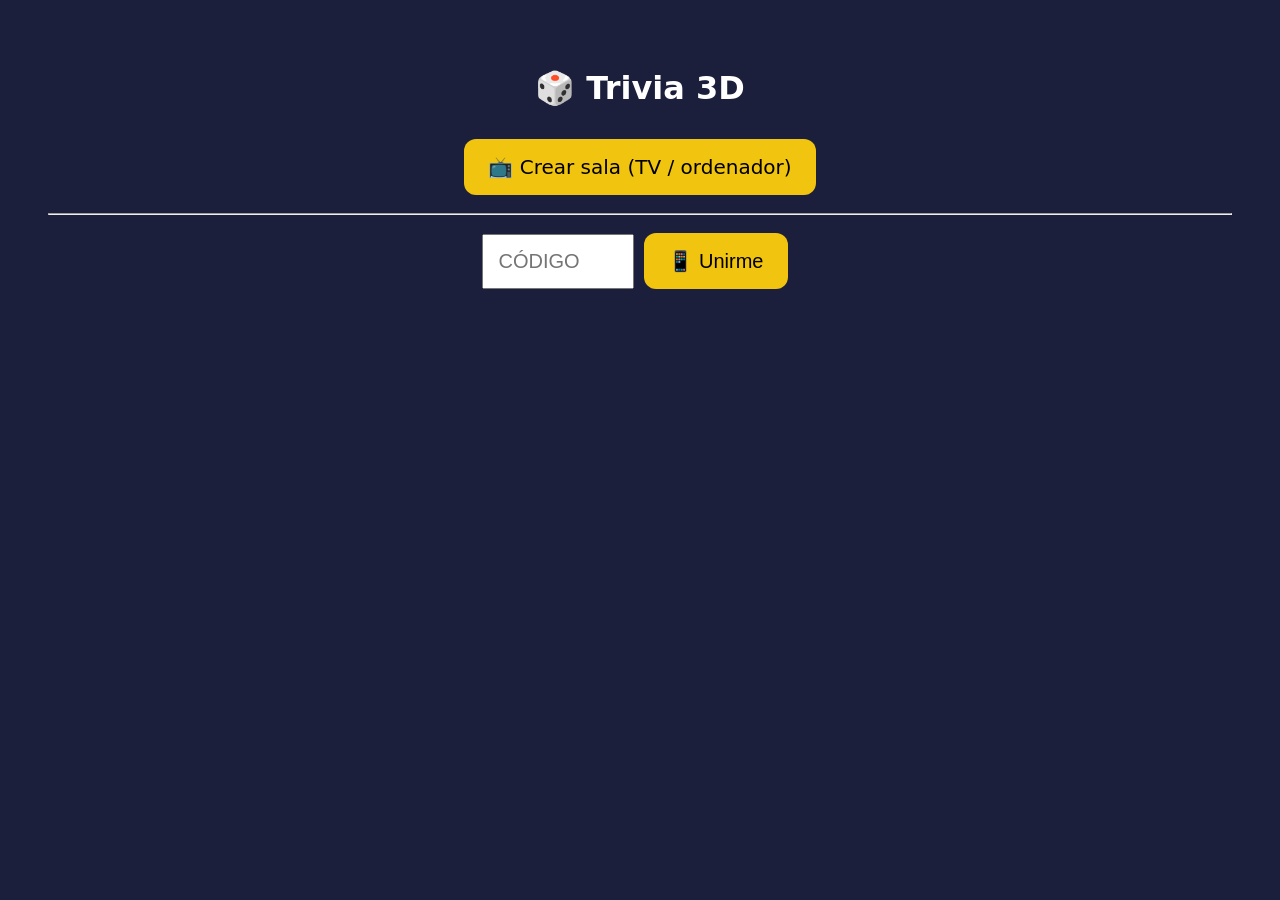
==== index.html @ 88aad120 "Add files via upload" ====
<!doctype html><html lang="es"><head><meta charset="utf-8"><meta name="viewport" content="width=device-width,initial-scale=1"><title>Trivia 3D</title>
<style>body{font-family:system-ui;background:#1b1f3b;color:#fff;text-align:center;padding:40px}a,button{display:inline-block;margin:10px;padding:16px 24px;border-radius:12px;border:0;background:#f1c40f;color:#000;font-size:20px;text-decoration:none}input{padding:14px;font-size:20px;width:120px;text-transform:uppercase}</style></head><body>
<h1>🎲 Trivia 3D</h1><a href="host.html">📺 Crear sala (TV / ordenador)</a><hr>
<form action="play.html"><input name="c" placeholder="CÓDIGO" maxlength="4"><button>📱 Unirme</button></form></body></html>
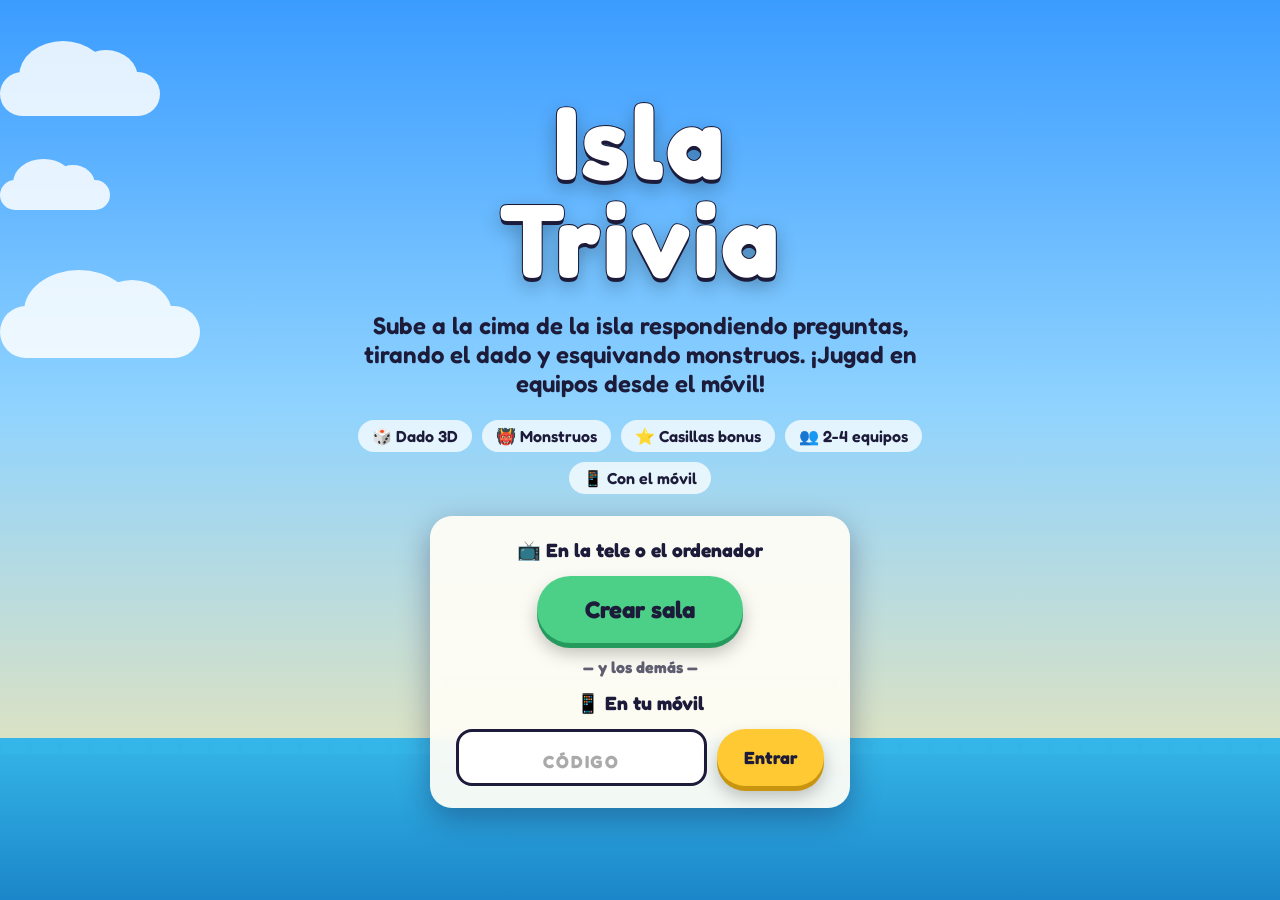
==== commit ceec2430: "Add files via upload" ====
--- a/index.html
+++ b/index.html
@@ -1,4 +1,39 @@
-<!doctype html><html lang="es"><head><meta charset="utf-8"><meta name="viewport" content="width=device-width,initial-scale=1"><title>Trivia 3D</title>
-<style>body{font-family:system-ui;background:#1b1f3b;color:#fff;text-align:center;padding:40px}a,button{display:inline-block;margin:10px;padding:16px 24px;border-radius:12px;border:0;background:#f1c40f;color:#000;font-size:20px;text-decoration:none}input{padding:14px;font-size:20px;width:120px;text-transform:uppercase}</style></head><body>
-<h1>🎲 Trivia 3D</h1><a href="host.html">📺 Crear sala (TV / ordenador)</a><hr>
-<form action="play.html"><input name="c" placeholder="CÓDIGO" maxlength="4"><button>📱 Unirme</button></form></body></html>
+<!doctype html>
+<html lang="es">
+<head>
+<meta charset="utf-8">
+<meta name="viewport" content="width=device-width,initial-scale=1">
+<title>Isla Trivia</title>
+<link rel="preconnect" href="https://fonts.googleapis.com">
+<link rel="preconnect" href="https://fonts.gstatic.com" crossorigin>
+<link href="https://fonts.googleapis.com/css2?family=Fredoka:wght@400;500;600;700&display=swap" rel="stylesheet">
+<link rel="stylesheet" href="style.css">
+</head>
+<body class="home">
+<div class="cloud" style="top:8%;width:160px;height:44px;animation-duration:70s"></div>
+<div class="cloud" style="top:20%;width:110px;height:30px;animation-duration:95s;animation-delay:-40s"></div>
+<div class="cloud" style="top:34%;width:200px;height:52px;animation-duration:120s;animation-delay:-70s"></div>
+<div class="sea"></div>
+<div class="home-wrap">
+  <div class="logo">Isla<br>Trivia</div>
+  <p class="tagline">Sube a la cima de la isla respondiendo preguntas, tirando el dado y esquivando monstruos. ¡Jugad en equipos desde el móvil!</p>
+  <div class="features"><span>🎲 Dado 3D</span><span>👹 Monstruos</span><span>⭐ Casillas bonus</span><span>👥 2-4 equipos</span><span>📱 Con el móvil</span></div>
+  <div class="card panel">
+    <h2>📺 En la tele o el ordenador</h2>
+    <a class="btn green big" href="host.html" id="newroom">Crear sala</a>
+    <div class="or">— y los demás —</div>
+    <h2>📱 En tu móvil</h2>
+    <form class="codein" action="play.html" method="get">
+      <input name="c" maxlength="4" placeholder="CÓDIGO" autocomplete="off" autocapitalize="characters" required>
+      <button class="btn">Entrar</button>
+    </form>
+  </div>
+</div>
+<script>
+  // "Crear sala" siempre empieza una sala nueva
+  document.getElementById('newroom').addEventListener('click', function () {
+    try { sessionStorage.removeItem('isla-room'); } catch (e) {}
+  });
+</script>
+</body>
+</html>
--- a/style.css
+++ b/style.css
@@ -0,0 +1,233 @@
+/* Isla Trivia — estilos compartidos (inicio, pantalla principal y móviles) */
+:root {
+  --ink: #1d1b3a;
+  --ink2: #3a3768;
+  --paper: #fffdf6;
+  --sun: #ffc933;
+  --coral: #ff6b57;
+  --mint: #4ccf86;
+  --sky: #3fa9ff;
+  --grape: #8b5cf6;
+  --shadow: 0 10px 30px rgba(20, 18, 60, .35);
+  --font: 'Fredoka', 'Baloo 2', 'Segoe UI Rounded', 'Trebuchet MS', system-ui, sans-serif;
+}
+* { box-sizing: border-box; -webkit-tap-highlight-color: transparent; }
+[hidden] { display: none !important; }
+html, body { margin: 0; height: 100%; }
+body {
+  font-family: var(--font);
+  color: var(--ink);
+  background: #bfe6ff;
+  overflow: hidden;
+  -webkit-font-smoothing: antialiased;
+}
+button { font-family: inherit; cursor: pointer; border: 0; }
+input { font-family: inherit; }
+
+/* ---------- botones ---------- */
+.btn {
+  display: inline-flex; align-items: center; justify-content: center; gap: .5em;
+  padding: .75em 1.5em; border-radius: 999px; font-weight: 700; font-size: 1.1rem;
+  color: var(--ink); background: var(--sun);
+  box-shadow: 0 5px 0 #c99410, 0 10px 18px rgba(0, 0, 0, .25);
+  transition: transform .08s, box-shadow .08s, filter .15s; text-decoration: none;
+}
+.btn:hover { filter: brightness(1.06); }
+.btn:active { transform: translateY(4px); box-shadow: 0 1px 0 #c99410, 0 4px 8px rgba(0, 0, 0, .25); }
+.btn:disabled { filter: grayscale(.8) brightness(.9); opacity: .6; cursor: not-allowed; }
+.btn.green { background: var(--mint); box-shadow: 0 5px 0 #249a5c, 0 10px 18px rgba(0, 0, 0, .25); }
+.btn.green:active { box-shadow: 0 1px 0 #249a5c, 0 4px 8px rgba(0, 0, 0, .25); }
+.btn.ghost { background: rgba(255, 255, 255, .85); box-shadow: 0 5px 0 #aab3c8, 0 10px 18px rgba(0, 0, 0, .2); }
+.btn.big { font-size: 1.5rem; padding: .8em 2em; }
+.card {
+  background: rgba(255, 253, 246, .94); border-radius: 22px; box-shadow: var(--shadow);
+  backdrop-filter: blur(6px);
+}
+
+/* ---------- pantalla de carga ---------- */
+#loading {
+  position: fixed; inset: 0; z-index: 50; display: flex; flex-direction: column; align-items: center; justify-content: center; gap: 18px;
+  background: linear-gradient(#4aa8ff, #bfe6ff 70%, #ffe9a8); color: #fff; text-align: center; padding: 20px;
+}
+.logo { font-size: clamp(2.6rem, 8vw, 5rem); font-weight: 700; color: #fff; text-shadow: 0 4px 0 #1d1b3a, 0 8px 20px rgba(0, 0, 0, .3); -webkit-text-stroke: 2px var(--ink); paint-order: stroke fill; letter-spacing: .02em; }
+.spin { width: 54px; height: 54px; border-radius: 50%; border: 7px solid rgba(255, 255, 255, .5); border-top-color: var(--sun); animation: spin 0.9s linear infinite; }
+@keyframes spin { to { transform: rotate(360deg); } }
+#loading p { margin: 0; color: var(--ink); font-size: 1.2rem; font-weight: 600; max-width: 560px; }
+#loading .err { background: #fff; padding: 14px 20px; border-radius: 16px; color: #b3261e; }
+
+/* ---------- pantalla principal ---------- */
+body.host #c, body.host #confetti { position: fixed; inset: 0; width: 100%; height: 100%; display: block; }
+body.host #confetti { pointer-events: none; z-index: 4; }
+body.host #c { touch-action: none; z-index: 0; }
+#hud { position: fixed; inset: 0; z-index: 5; pointer-events: none; }
+#hud button, #hud .card, #lobby, #over .box { pointer-events: auto; }
+
+#netbanner { position: absolute; top: 0; left: 0; right: 0; background: #b3261e; color: #fff; text-align: center; padding: 8px 12px; font-weight: 600; z-index: 9; pointer-events: auto; }
+
+#roomchip { position: absolute; top: 14px; left: 14px; padding: 8px 16px; border-radius: 999px; background: rgba(29, 27, 58, .85); color: #fff; font-size: 1.1rem; }
+#roomchip b { letter-spacing: .15em; color: var(--sun); font-size: 1.3rem; }
+#tools { position: absolute; top: 12px; right: 12px; display: flex; gap: 8px; align-items: center; }
+#tools button {
+  min-width: 46px; height: 46px; border-radius: 14px; background: rgba(29, 27, 58, .8); color: #fff; font-size: 1.25rem; padding: 0 12px;
+  transition: background .15s, transform .1s;
+}
+#tools button:hover { background: rgba(29, 27, 58, .95); }
+#tools button.on { background: var(--sun); color: var(--ink); }
+#tools .sep { width: 8px; }
+
+#turn { position: absolute; top: 14px; left: 50%; transform: translateX(-50%); display: flex; flex-direction: column; align-items: center; gap: 8px; max-width: 60vw; }
+#turn .pill { background: var(--c); color: #fff; font-weight: 700; font-size: clamp(1.1rem, 2.2vw, 1.8rem); padding: 8px 22px; border-radius: 999px; border: 3px solid #fff; box-shadow: var(--shadow); text-shadow: 0 2px 0 rgba(0, 0, 0, .25); white-space: nowrap; }
+#turn .msg { padding: 8px 20px; font-size: clamp(1rem, 1.8vw, 1.4rem); font-weight: 600; text-align: center; }
+#turn .msg:empty { display: none; }
+
+#board { position: absolute; left: 14px; top: 64px; width: min(270px, 28vw); display: flex; flex-direction: column; gap: 8px; }
+#board .row { display: flex; align-items: center; gap: 10px; padding: 8px 12px; border-radius: 16px; background: rgba(255, 253, 246, .88); border-left: 8px solid var(--c); box-shadow: 0 4px 14px rgba(0, 0, 0, .25); transition: transform .25s; }
+#board .row.on { transform: translateX(8px) scale(1.04); background: #fff; outline: 3px solid var(--c); }
+#board .av { font-size: 1.7rem; }
+#board .info { flex: 1; min-width: 0; }
+#board .nm { font-weight: 700; font-size: .95rem; }
+#board .bar { height: 9px; border-radius: 9px; background: #e4e0d0; overflow: hidden; margin-top: 3px; }
+#board .bar i { display: block; height: 100%; background: var(--c); border-radius: 9px; transition: width .5s; }
+#board .tn { font-weight: 700; font-size: .85rem; color: var(--ink2); }
+
+.tag { position: absolute; left: 0; top: 0; background: var(--c); color: #fff; font-weight: 700; padding: 3px 12px; border-radius: 999px; border: 2px solid #fff; font-size: .95rem; white-space: nowrap; box-shadow: 0 3px 8px rgba(0, 0, 0, .35); will-change: transform; }
+.tag.active { font-size: 1.15rem; padding: 4px 16px; animation: pulse 1s ease-in-out infinite; }
+@keyframes pulse { 50% { filter: brightness(1.2); } }
+
+#hint { position: absolute; bottom: 10px; left: 50%; transform: translateX(-50%); color: #fff; background: rgba(29, 27, 58, .6); padding: 4px 14px; border-radius: 999px; font-size: .9rem; }
+#hint:empty { display: none; }
+body.rolling #hint { display: none; }
+
+#qcard { position: absolute; left: 50%; bottom: 3.5vh; transform: translateX(-50%); width: min(1040px, 94vw); padding: clamp(14px, 2.2vw, 28px); animation: rise .35s ease-out; }
+@keyframes rise { from { opacity: 0; transform: translate(-50%, 30px); } }
+#qcard .chip { display: inline-block; background: var(--c); color: #fff; font-weight: 700; padding: 3px 14px; border-radius: 999px; font-size: clamp(.85rem, 1.4vw, 1.1rem); margin-bottom: 8px; }
+#qcard .qt { font-size: clamp(1.25rem, 2.7vw, 2.3rem); font-weight: 700; line-height: 1.2; margin-bottom: 14px; }
+#qcard .opts { display: grid; grid-template-columns: 1fr 1fr; gap: 10px; }
+.opt { display: flex; align-items: center; gap: 12px; padding: clamp(8px, 1.3vw, 16px) 14px; border-radius: 16px; color: #fff; font-weight: 600; font-size: clamp(1rem, 2vw, 1.6rem); border: 3px solid rgba(255, 255, 255, .85); transition: opacity .3s, transform .3s; }
+.opt .l { width: 2.1em; height: 2.1em; border-radius: 50%; background: rgba(255, 255, 255, .92); color: var(--ink); display: grid; place-items: center; font-weight: 700; flex: none; }
+.opt .tx { text-shadow: 0 2px 0 rgba(0, 0, 0, .2); }
+.c0 { background: #e5484d; } .c1 { background: #2f7de1; } .c2 { background: #e0a100; } .c3 { background: #2eae62; }
+.opt.dim { opacity: .3; }
+.opt.right { transform: scale(1.03); outline: 5px solid #fff; box-shadow: 0 0 0 9px rgba(76, 207, 134, .65); }
+.opt.wrong { opacity: .8; background-image: repeating-linear-gradient(45deg, rgba(0, 0, 0, .25) 0 10px, transparent 10px 20px); }
+.timer { height: 12px; border-radius: 12px; background: #e4e0d0; margin-top: 14px; overflow: hidden; }
+.timer i { display: block; height: 100%; width: 100%; background: linear-gradient(90deg, #ff6b57, #ffc933 45%, #4ccf86); background-size: 200% 100%; transform-origin: left; animation: drain var(--t) linear forwards; }
+@keyframes drain { from { transform: scaleX(1); } to { transform: scaleX(0); } }
+
+#flash { position: absolute; left: 50%; top: 36%; transform: translate(-50%, -50%) scale(0); font-size: clamp(3rem, 9vw, 7rem); font-weight: 700; color: #fff; -webkit-text-stroke: 3px var(--ink); paint-order: stroke fill; text-shadow: 0 8px 0 var(--ink), 0 14px 30px rgba(0, 0, 0, .4); white-space: nowrap; opacity: 0; }
+#flash.go { animation: flash 1.5s ease-out; }
+@keyframes flash { 0% { transform: translate(-50%, -50%) scale(.2) rotate(-8deg); opacity: 0; } 18% { transform: translate(-50%, -50%) scale(1.15) rotate(3deg); opacity: 1; } 30% { transform: translate(-50%, -50%) scale(1) rotate(0); } 80% { opacity: 1; } 100% { transform: translate(-50%, -62%) scale(1); opacity: 0; } }
+
+#toast { position: absolute; bottom: 5vh; left: 50%; transform: translate(-50%, 20px); background: var(--ink); color: #fff; padding: 10px 20px; border-radius: 14px; opacity: 0; transition: .3s; max-width: 90vw; text-align: center; }
+#toast.show { opacity: 1; transform: translate(-50%, 0); }
+
+/* ---------- sala de inicio ---------- */
+#lobby {
+  position: absolute; inset: 0; display: grid; grid-template-columns: minmax(300px, 420px) 1fr; gap: clamp(14px, 3vw, 40px);
+  padding: clamp(16px, 3vw, 44px); align-items: center; background: linear-gradient(90deg, rgba(20, 18, 60, .55), rgba(20, 18, 60, 0) 70%);
+}
+.lb-left { display: flex; flex-direction: column; align-items: center; text-align: center; gap: 12px; color: #fff; }
+.lb-left .logo { font-size: clamp(2.4rem, 5vw, 4.4rem); line-height: .95; }
+.lb-left .sub { font-size: 1.15rem; text-shadow: 0 2px 6px rgba(0, 0, 0, .5); }
+.codebox { padding: 14px 22px 16px; width: 100%; color: var(--ink); }
+.codebox small { display: block; font-weight: 600; color: var(--ink2); }
+#lobbycode { font-size: clamp(3rem, 7vw, 5.4rem); font-weight: 700; letter-spacing: .18em; line-height: 1; padding-left: .18em; color: var(--coral); text-shadow: 0 3px 0 var(--ink); -webkit-text-stroke: 2px var(--ink); paint-order: stroke fill; }
+#qr { width: min(190px, 28vh); height: auto; border-radius: 14px; border: 5px solid #fff; box-shadow: var(--shadow); image-rendering: pixelated; background: #fff; }
+#lobbyurl { font-weight: 600; font-size: 1rem; word-break: break-all; color: var(--ink2); }
+.lb-right { display: flex; flex-direction: column; gap: 14px; align-items: stretch; max-width: 820px; }
+.lb-right h2 { margin: 0; color: #fff; font-size: 1.5rem; text-shadow: 0 2px 8px rgba(0, 0, 0, .6); }
+#lobbyteams { display: grid; grid-template-columns: 1fr 1fr; gap: 12px; }
+.tc { padding: 12px 16px; border-radius: 20px; background: rgba(255, 253, 246, .72); border: 4px dashed var(--c); min-height: 112px; transition: .25s; }
+.tc.full { background: rgba(255, 253, 246, .96); border-style: solid; transform: scale(1.02); box-shadow: var(--shadow); }
+.th { font-weight: 700; font-size: 1.3rem; color: var(--c); display: flex; align-items: center; gap: 8px; filter: brightness(.82); }
+.th span { font-size: 2rem; filter: none; }
+.pl { display: flex; flex-wrap: wrap; gap: 6px; margin-top: 8px; }
+.pc { background: var(--c); color: #fff; font-weight: 600; padding: 3px 12px; border-radius: 999px; animation: pop .35s ease-out; }
+.pl em { color: #7a7699; }
+@keyframes pop { from { transform: scale(0); } }
+.lb-actions { display: flex; align-items: center; gap: 16px; flex-wrap: wrap; }
+#lobbyhint { color: #fff; font-weight: 600; text-shadow: 0 2px 6px rgba(0, 0, 0, .6); }
+#btnSolo { background: none; color: rgba(255, 255, 255, .8); text-decoration: underline; font-size: .9rem; padding: 4px; }
+
+/* ---------- fin de partida ---------- */
+#over { position: absolute; inset: 0; display: grid; place-items: center; background: rgba(20, 18, 60, .5); animation: fade .5s; }
+@keyframes fade { from { opacity: 0; } }
+#over .box { background: var(--paper); border-radius: 30px; border: 8px solid var(--c); padding: 28px 44px; text-align: center; box-shadow: var(--shadow); animation: pop .5s ease-out; max-width: 90vw; }
+#overtitle { font-size: clamp(1.8rem, 5vw, 3.6rem); font-weight: 700; }
+#overtitle .big { display: block; font-size: 1.8em; }
+#over .btns { display: flex; gap: 14px; justify-content: center; margin-top: 18px; flex-wrap: wrap; }
+
+@media (max-width: 900px) {
+  #lobby { grid-template-columns: 1fr; overflow: auto; align-items: start; }
+  #board { display: none; }
+  #lobbyteams { grid-template-columns: 1fr; }
+}
+
+/* ---------- inicio (index) ---------- */
+body.home { overflow: auto; background: linear-gradient(#3b9cff 0%, #8fd3ff 45%, #ffe9a8 100%); min-height: 100%; }
+.home-wrap { min-height: 100%; display: flex; flex-direction: column; align-items: center; justify-content: center; gap: 22px; padding: 32px 18px; text-align: center; position: relative; z-index: 2; }
+.home .logo { font-size: clamp(3rem, 12vw, 6.5rem); line-height: .95; }
+.home .tagline { font-size: clamp(1rem, 3vw, 1.5rem); font-weight: 600; max-width: 560px; color: var(--ink); margin: 0; }
+.home .panel { padding: 22px 26px; display: flex; flex-direction: column; gap: 14px; align-items: center; width: min(420px, 100%); }
+.home .panel h2 { margin: 0; font-size: 1.2rem; }
+.home .or { font-weight: 700; color: var(--ink); opacity: .7; }
+.codein { display: flex; gap: 10px; width: 100%; }
+.codein input { flex: 1; min-width: 0; font-size: 1.8rem; font-weight: 700; text-align: center; letter-spacing: .25em; text-transform: uppercase; border-radius: 16px; border: 3px solid var(--ink); padding: 8px; background: #fff; color: var(--ink); }
+.codein input::placeholder { letter-spacing: .1em; font-size: 1.1rem; color: #aaa; }
+.features { display: flex; flex-wrap: wrap; justify-content: center; gap: 10px; max-width: 700px; }
+.features span { background: rgba(255, 255, 255, .75); border-radius: 999px; padding: 6px 14px; font-weight: 600; }
+.cloud { position: fixed; background: #fff; border-radius: 999px; opacity: .85; z-index: 1; animation: drift linear infinite; }
+.cloud::before, .cloud::after { content: ''; position: absolute; background: #fff; border-radius: 50%; }
+.cloud::before { width: 55%; height: 160%; left: 12%; top: -70%; }
+.cloud::after { width: 40%; height: 130%; right: 14%; top: -50%; }
+@keyframes drift { from { transform: translateX(-30vw); } to { transform: translateX(130vw); } }
+.sea { position: fixed; left: 0; right: 0; bottom: 0; height: 18vh; background: linear-gradient(#35b6e8, #1b86c9); z-index: 0; }
+.sea::before { content: ''; position: absolute; left: 0; right: 0; top: -14px; height: 30px; background: radial-gradient(circle at 15px 30px, #35b6e8 14px, transparent 15px) 0 0 / 30px 30px repeat-x; }
+
+/* ---------- mando del móvil ---------- */
+body.phone { background: linear-gradient(#3b9cff, #8fd3ff 55%, #ffe9a8); overflow-y: auto; }
+.ph { min-height: 100%; display: flex; flex-direction: column; padding: 14px 14px max(18px, env(safe-area-inset-bottom)); gap: 12px; max-width: 560px; margin: 0 auto; }
+.ph-top { display: flex; align-items: center; justify-content: space-between; gap: 8px; }
+.ph-top .me { background: var(--c, #fff); color: #fff; font-weight: 700; padding: 5px 14px; border-radius: 999px; border: 3px solid #fff; box-shadow: 0 3px 8px rgba(0, 0, 0, .25); text-shadow: 0 1px 0 rgba(0, 0, 0, .25); }
+.ph-top .room { background: rgba(29, 27, 58, .85); color: #fff; padding: 5px 14px; border-radius: 999px; font-weight: 600; }
+.ph-top .room b { color: var(--sun); letter-spacing: .12em; }
+.ph-body { flex: 1; display: flex; flex-direction: column; gap: 14px; justify-content: center; }
+.ph h1 { margin: 0; text-align: center; font-size: 2rem; text-shadow: 0 3px 0 rgba(255, 255, 255, .6); }
+.ph h2 { margin: 0; text-align: center; font-size: 1.35rem; }
+.ph .card { padding: 16px; }
+.ph input.name { width: 100%; font-size: 1.5rem; padding: 12px 16px; border-radius: 16px; border: 3px solid var(--ink); text-align: center; background: #fff; color: var(--ink); }
+.ph .teams { display: grid; grid-template-columns: 1fr 1fr; gap: 10px; }
+.ph .tbtn { padding: 14px 8px; border-radius: 18px; background: var(--c); color: #fff; font-size: 1.15rem; font-weight: 700; border: 4px solid #fff; box-shadow: 0 5px 0 rgba(0, 0, 0, .25); text-shadow: 0 2px 0 rgba(0, 0, 0, .25); display: flex; flex-direction: column; align-items: center; gap: 4px; }
+.ph .tbtn small { font-weight: 500; opacity: .95; }
+.ph .tbtn.sel { outline: 5px solid var(--ink); }
+.ph .tbtn:active { transform: translateY(3px); box-shadow: 0 2px 0 rgba(0, 0, 0, .25); }
+.ph .avs { display: grid; grid-template-columns: repeat(4, 1fr); gap: 8px; }
+.ph .avb { aspect-ratio: 1; border-radius: 18px; background: #fff; font-size: 2.2rem; border: 4px solid #e4e0d0; display: grid; place-items: center; position: relative; }
+.ph .avb.sel { border-color: var(--c); background: #fff; box-shadow: 0 0 0 4px var(--c); transform: scale(1.06); }
+.ph .avb.taken { opacity: .25; }
+.ph .wait { text-align: center; font-weight: 600; }
+.ph .bigdie {
+  width: min(70vw, 280px); height: min(70vw, 280px); align-self: center; border-radius: 36px; background: #fffdf4; border: 6px solid var(--ink);
+  font-size: 7rem; box-shadow: 0 10px 0 #b9b39b, 0 18px 30px rgba(0, 0, 0, .35); color: var(--ink); animation: bob 1.2s ease-in-out infinite;
+}
+.ph .bigdie:active { transform: translateY(8px); box-shadow: 0 2px 0 #b9b39b; }
+@keyframes bob { 50% { transform: translateY(-8px) rotate(2deg); } }
+.ph .bigdie.off { animation: none; opacity: .5; }
+.ph .need { background: #ffe2dc; border: 3px solid var(--coral); border-radius: 16px; padding: 10px; text-align: center; font-weight: 700; }
+.ph .q { font-weight: 700; font-size: 1.25rem; text-align: center; }
+.ph .ans { display: grid; gap: 10px; }
+.ph .abtn { display: flex; gap: 12px; align-items: center; padding: 16px; border-radius: 18px; color: #fff; font-weight: 700; font-size: 1.2rem; text-align: left; border: 4px solid #fff; box-shadow: 0 5px 0 rgba(0, 0, 0, .25); text-shadow: 0 2px 0 rgba(0, 0, 0, .2); }
+.ph .abtn .l { width: 2em; height: 2em; border-radius: 50%; background: #fff; color: var(--ink); display: grid; place-items: center; flex: none; text-shadow: none; }
+.ph .abtn:active { transform: translateY(3px); }
+.ph .abtn.right { outline: 5px solid var(--ink); }
+.ph .abtn.dim { opacity: .35; }
+.ph .abtn.picked { outline: 5px solid var(--ink); }
+.ph .abtn:disabled { cursor: default; }
+.ph .big-msg { text-align: center; font-size: 1.6rem; font-weight: 700; }
+.ph .prog { display: flex; flex-direction: column; gap: 6px; }
+.ph .prog .row { display: flex; align-items: center; gap: 8px; font-weight: 600; }
+.ph .prog .bar { flex: 1; height: 10px; background: #e4e0d0; border-radius: 10px; overflow: hidden; }
+.ph .prog .bar i { display: block; height: 100%; background: var(--c); }
+.ph .tm { height: 10px; border-radius: 10px; background: #e4e0d0; overflow: hidden; }
+.ph .tm i { display: block; height: 100%; width: 100%; background: linear-gradient(90deg, #ff6b57, #ffc933 45%, #4ccf86); transform-origin: left; animation: drain var(--t) linear forwards; }
+.ph .err { background: #fff0ee; border: 3px solid var(--coral); color: #8c1d12; padding: 10px; border-radius: 14px; text-align: center; font-weight: 600; }
